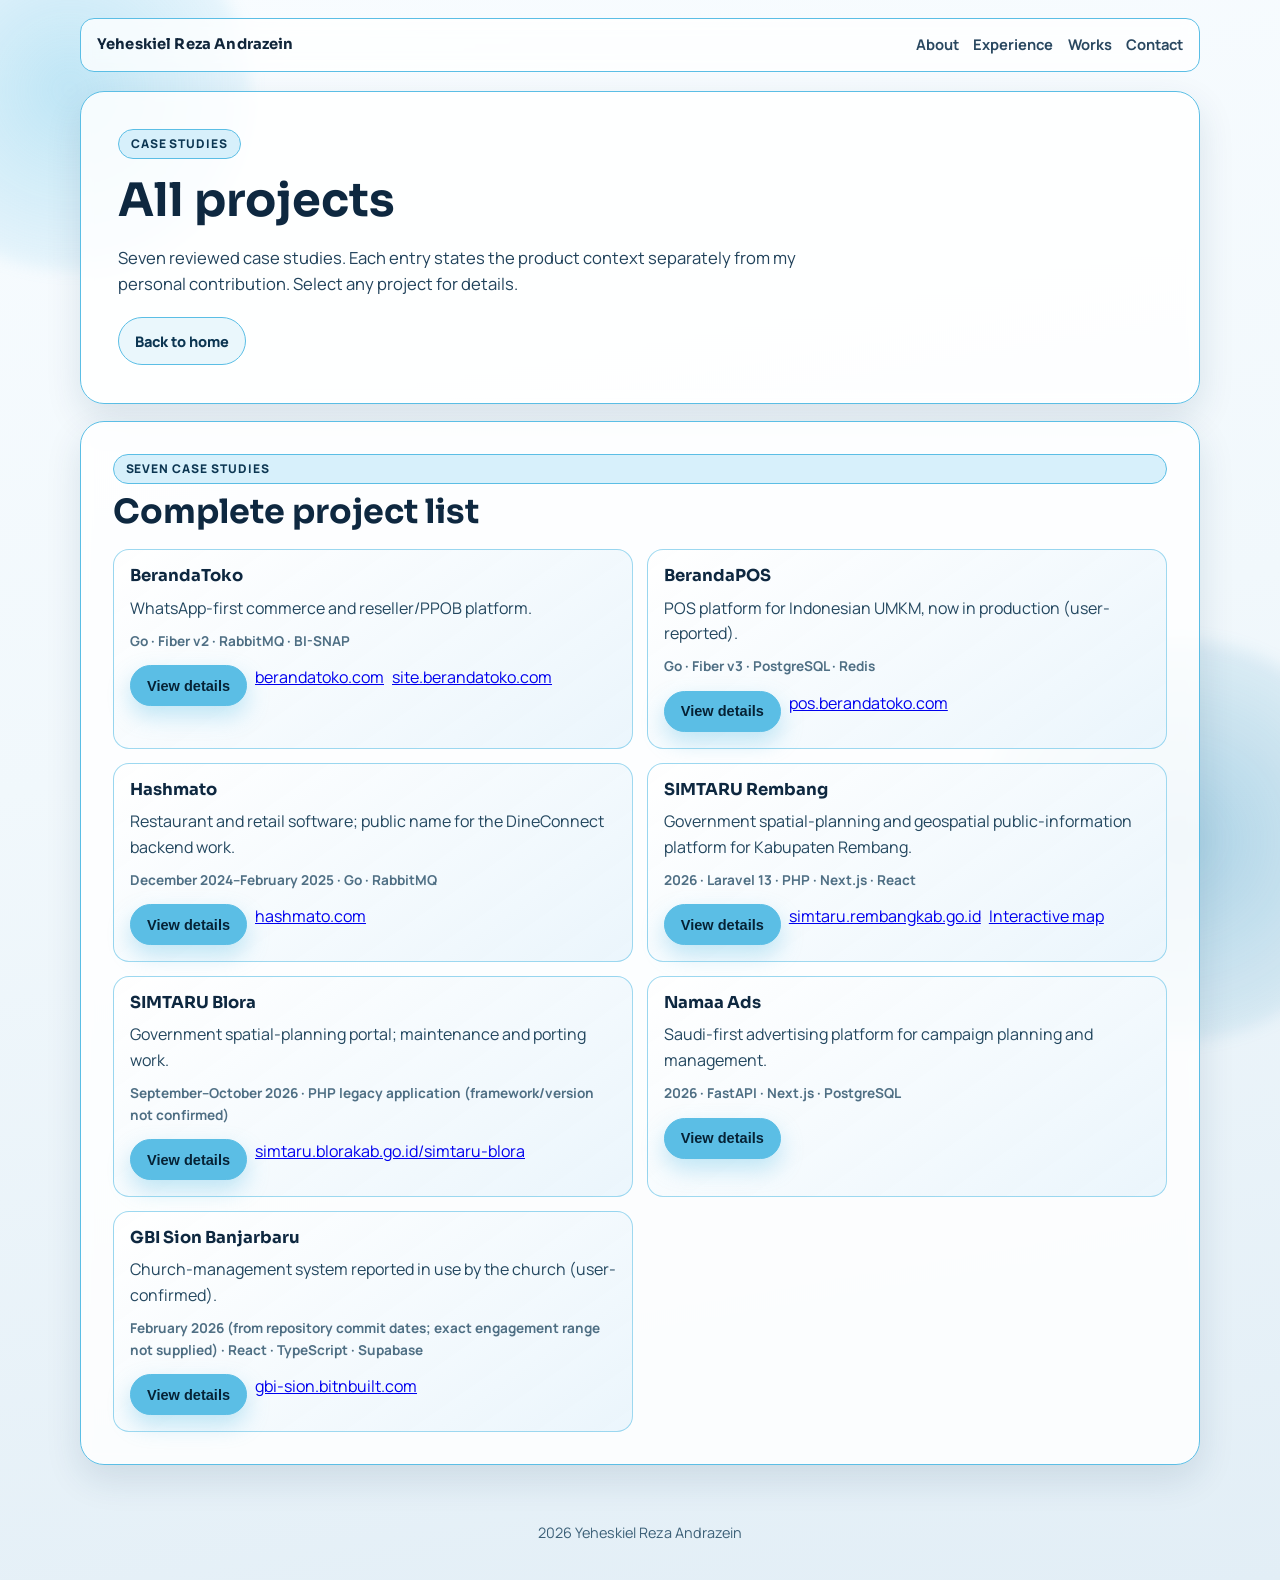
==== projects.html @ 57876b8d "Update portfolio: CV-aligned content, project case studies, shared modal Rewrite hero summary/experi" ====
<!doctype html>
<html lang="en">
  <head>
    <meta charset="UTF-8" />
    <meta name="viewport" content="width=device-width, initial-scale=1.0" />
    <title>All Projects | Yeheskiel Reza Andrazein</title>
    <meta
      name="description"
      content="Complete list of reviewed case studies by Yeheskiel Reza Andrazein: BerandaToko, BerandaPOS, Hashmato, SIMTARU Rembang, SIMTARU Blora, Namaa Ads, and GBI Sion Banjarbaru."
    />
    <link rel="preconnect" href="https://fonts.googleapis.com" />
    <link rel="preconnect" href="https://fonts.gstatic.com" crossorigin />
    <link
      href="https://fonts.googleapis.com/css2?family=Manrope:wght@400;500;700;800&amp;family=Sora:wght@500;700;800&amp;display=swap"
      rel="stylesheet"
    />
    <link rel="stylesheet" href="./styles.css" />
  </head>
  <body>
    <div class="bg-orb bg-orb-a" aria-hidden="true"></div>
    <div class="bg-orb bg-orb-b" aria-hidden="true"></div>

    <header class="site-header">
      <a href="./index.html#home" class="brand">Yeheskiel Reza Andrazein</a>
      <nav class="top-nav" aria-label="Main navigation">
        <a href="./index.html#about">About</a>
        <a href="./index.html#experience">Experience</a>
        <a href="./index.html#works">Works</a>
        <a href="./index.html#contact">Contact</a>
      </nav>
    </header>

    <main class="page-wrap">
      <section class="hero reveal" style="--delay: 0.05s">
        <p class="eyebrow">Case studies</p>
        <h1>All projects</h1>
        <p class="lead">
          Seven reviewed case studies. Each entry states the product context separately from my
          personal contribution. Select any project for details.
        </p>
        <div class="cta-row">
          <a class="btn btn-secondary" href="./index.html#works">Back to home</a>
        </div>
      </section>

      <section class="section reveal" style="--delay: 0.1s" aria-label="Complete project list">
        <div class="section-head">
          <p class="eyebrow">Seven case studies</p>
          <h2>Complete project list</h2>
        </div>
        <div class="project-grid" id="all-projects"></div>
        <noscript>
          <ul>
            <li><a href="https://berandatoko.com/">BerandaToko</a></li>
            <li><a href="https://pos.berandatoko.com/">BerandaPOS</a></li>
            <li><a href="https://hashmato.com/">Hashmato</a></li>
            <li><a href="https://simtaru.rembangkab.go.id/">SIMTARU Rembang</a></li>
            <li><a href="https://simtaru.blorakab.go.id/simtaru-blora">SIMTARU Blora</a></li>
            <li>Namaa Ads (public URL TBA)</li>
            <li><a href="https://gbi-sion.bitnbuilt.com/">GBI Sion Banjarbaru</a></li>
          </ul>
        </noscript>
      </section>
    </main>

    <footer class="site-footer">
      <p><span id="year"></span> Yeheskiel Reza Andrazein</p>
    </footer>

    <script src="./projects-data.js"></script>
    <script src="./project-modal.js"></script>
    <script src="./script.js"></script>
    <script>
      document.addEventListener("DOMContentLoaded", function () {
        var root = document.getElementById("all-projects");
        (window.PROJECTS || []).forEach(function (p) {
          var card = document.createElement("article");
          card.className = "project-card";
          var links = (p.urls || [])
            .map(function (u) {
              return '<a href="' + u.href + '" target="_blank" rel="noreferrer">' + u.label + "</a>";
            })
            .join(" ");
          card.innerHTML =
            "<h3>" + p.name + "</h3>" +
            '<p class="tagline">' + p.tagline + "</p>" +
            '<p class="meta">' + (p.period ? p.period + " · " : "") + p.stack.slice(0, 4).join(" · ") + "</p>" +
            '<div class="project-links"><button type="button" class="btn btn-primary" data-project-id="' + p.id +
            '" aria-label="View details for ' + p.name + '">View details</button> ' + links + "</div>";
          root.appendChild(card);
        });
        window.ProjectModal.bind(document);
      });
    </script>
  </body>
</html>
---- styles.css ----
:root {
  --bg: #f1f8fc;
  --bg-soft: #e5f2f9;
  --surface: rgba(255, 255, 255, 0.84);
  --surface-strong: #ffffff;
  --ink: #10253a;
  --ink-soft: #294760;
  --line: #5bbee5;
  --line-soft: rgba(91, 190, 229, 0.58);
  --accent: #5bbee5;
  --accent-dark: #2ea7d6;
  --accent-deep: #0c3652;
  --accent-soft: #d7f0fb;
  --radius-lg: 24px;
  --radius-md: 16px;
  --shadow: 0 14px 36px rgba(19, 60, 90, 0.12);
  --max: 1120px;
}

* {
  box-sizing: border-box;
}

html {
  scroll-behavior: smooth;
}

body {
  margin: 0;
  font-family: "Manrope", "Segoe UI", sans-serif;
  background:
    linear-gradient(170deg, #f8fcff 0%, var(--bg) 44%, #e2eef6 100%),
    radial-gradient(circle at 20% 8%, rgba(91, 190, 229, 0.24), transparent 35%),
    radial-gradient(circle at 86% 30%, rgba(32, 137, 186, 0.2), transparent 32%);
  color: var(--ink);
  min-height: 100vh;
  line-height: 1.6;
}

.bg-orb {
  position: fixed;
  z-index: -1;
  border-radius: 999px;
  pointer-events: none;
  filter: blur(8px);
}

.bg-orb-a {
  width: 360px;
  height: 360px;
  top: -90px;
  left: -110px;
  background: radial-gradient(circle, rgba(91, 190, 229, 0.36), rgba(91, 190, 229, 0));
}

.bg-orb-b {
  width: 400px;
  height: 400px;
  bottom: -140px;
  right: -100px;
  background: radial-gradient(circle, rgba(32, 137, 186, 0.32), rgba(32, 137, 186, 0));
}

.site-header {
  width: min(var(--max), calc(100% - 2.2rem));
  margin: 1.1rem auto 0;
  padding: 0.9rem 1rem;
  border: 1px solid var(--line);
  border-radius: 14px;
  background: rgba(255, 255, 255, 0.78);
  display: flex;
  align-items: center;
  justify-content: space-between;
  position: sticky;
  top: 0.8rem;
  backdrop-filter: blur(8px);
  z-index: 10;
}

/* Sticky scroll state — driven by syncHeaderStickyStyle() in script.js */
.site-header.is-stuck {
  width: 100%;
  margin: 0;
  top: 0;
  border-radius: 0;
  border-left: 0;
  border-right: 0;
  background: rgba(248, 252, 254, 0.72);
  backdrop-filter: blur(16px) saturate(150%);
  box-shadow: 0 10px 26px rgba(17, 77, 105, 0.16);
}

.brand {
  text-decoration: none;
  color: var(--ink);
  font-family: "Sora", sans-serif;
  font-weight: 700;
  font-size: 0.92rem;
  letter-spacing: 0.01em;
}

.top-nav {
  display: flex;
  gap: 0.9rem;
}

.top-nav a {
  color: var(--ink-soft);
  text-decoration: none;
  font-size: 0.92rem;
  font-weight: 700;
}

.top-nav a:hover {
  color: var(--accent-dark);
}

.page-wrap {
  width: min(var(--max), calc(100% - 2.2rem));
  margin: 1.2rem auto 3.5rem;
  display: grid;
  gap: 1.1rem;
}

.hero,
.section,
.impact {
  border: 1px solid var(--line);
  border-radius: var(--radius-lg);
  background: var(--surface);
  backdrop-filter: blur(6px);
  box-shadow: var(--shadow);
}

.hero {
  padding: clamp(1.4rem, 2.9vw, 2.8rem);
}

.eyebrow {
  margin: 0;
  display: inline-flex;
  align-items: center;
  gap: 0.45rem;
  padding: 0.26rem 0.72rem;
  border: 1px solid var(--line);
  border-radius: 999px;
  color: var(--accent-deep);
  font-weight: 800;
  font-size: 0.75rem;
  text-transform: uppercase;
  letter-spacing: 0.08em;
  background: var(--accent-soft);
}

h1,
h2,
h3 {
  font-family: "Sora", sans-serif;
  color: #0e2840;
  margin: 0;
  line-height: 1.2;
}

h1 {
  margin-top: 0.92rem;
  font-size: clamp(1.8rem, 3.6vw, 3.2rem);
  max-width: 19ch;
}

.lead {
  font-size: clamp(1.03rem, 1.3vw, 1.16rem);
  max-width: 72ch;
  margin: 1rem 0 0;
  color: #21425b;
}

.cta-row {
  margin-top: 1.2rem;
  display: flex;
  flex-wrap: wrap;
  gap: 0.72rem;
}

.btn {
  text-decoration: none;
  font-weight: 800;
  font-size: 0.91rem;
  border-radius: 999px;
  padding: 0.72rem 1rem;
  display: inline-flex;
  align-items: center;
  justify-content: center;
  border: 1px solid var(--line);
}

.btn-primary {
  background: var(--accent);
  color: #062235;
  border-color: var(--accent);
  box-shadow: 0 10px 22px rgba(91, 190, 229, 0.36);
}

.btn-primary:hover {
  background: var(--accent-dark);
  border-color: var(--accent-dark);
}

.btn-secondary {
  color: var(--accent-deep);
  border-color: var(--line);
  background: rgba(91, 190, 229, 0.12);
}

.btn-secondary:hover {
  border-color: var(--accent-dark);
  background: rgba(91, 190, 229, 0.2);
}

.meta-list {
  list-style: none;
  padding: 0;
  margin: 1.3rem 0 0;
  display: grid;
  grid-template-columns: repeat(3, minmax(0, 1fr));
  gap: 0.85rem;
}

.meta-list li {
  margin: 0;
  padding: 0.85rem 0.95rem;
  border: 1px solid var(--line-soft);
  border-radius: 13px;
  background: rgba(255, 255, 255, 0.66);
}

.meta-list span {
  display: block;
  font-size: 0.75rem;
  text-transform: uppercase;
  letter-spacing: 0.08em;
  color: #46647a;
  font-weight: 800;
}

.meta-list a,
.meta-list p {
  margin: 0.32rem 0 0;
  color: #15364d;
  word-break: break-word;
  text-decoration: none;
  font-weight: 700;
  font-size: 0.95rem;
}

.impact {
  padding: 1rem;
  display: grid;
  grid-template-columns: repeat(4, minmax(0, 1fr));
  gap: 0.8rem;
}

.impact-card {
  background: var(--surface-strong);
  border: 1px solid var(--line-soft);
  border-radius: var(--radius-md);
  padding: 1rem;
}

.impact-card h2 {
  margin-bottom: 0.35rem;
  color: var(--accent-dark);
  font-size: clamp(1.45rem, 2.5vw, 2rem);
}

.impact-card p {
  margin: 0;
  color: #29485f;
  font-size: 0.95rem;
}

.section {
  padding: clamp(1.2rem, 2.5vw, 2.3rem);
}

.section-head {
  display: flex;
  flex-direction: column;
  gap: 0.6rem;
  margin-bottom: 1rem;
}

.section-head h2 {
  font-size: clamp(1.45rem, 2.6vw, 2.25rem);
}

.timeline {
  display: grid;
  gap: 0.85rem;
}

.timeline-item {
  border: 1px solid var(--line-soft);
  border-radius: var(--radius-md);
  padding: 1rem;
  background: rgba(255, 255, 255, 0.82);
}

.timeline-top {
  display: flex;
  justify-content: space-between;
  align-items: flex-start;
  gap: 0.8rem;
}

.timeline-top h3 {
  font-size: 1.04rem;
}

.timeline-top p {
  margin: 0;
  color: #25587a;
  font-weight: 700;
  text-align: right;
}

.time {
  margin: 0.24rem 0 0.5rem;
  font-size: 0.86rem;
  color: #4f6f84;
  font-weight: 700;
}

.timeline-item ul {
  margin: 0;
  padding-left: 1rem;
  color: #1a3d55;
}

.chips-grid {
  display: flex;
  flex-wrap: wrap;
  gap: 0.55rem;
}

.chips-grid p {
  margin: 0;
  padding: 0.5rem 0.75rem;
  border-radius: 999px;
  background: #fff;
  border: 1px solid var(--line-soft);
  font-weight: 700;
  color: #234e6a;
  font-size: 0.9rem;
}

.works-grid {
  display: grid;
  grid-template-columns: repeat(2, minmax(0, 1fr));
  gap: 0.85rem;
}

.work-card {
  border: 1px solid var(--line-soft);
  border-radius: var(--radius-md);
  padding: 1rem;
  background: linear-gradient(145deg, #ffffff 0%, rgba(234, 245, 252, 0.95) 100%);
}

.work-head {
  display: flex;
  align-items: center;
  justify-content: space-between;
  gap: 0.75rem;
}

.work-head h3 {
  font-size: 1.03rem;
}

.work-head span {
  flex-shrink: 0;
  font-size: 0.72rem;
  font-weight: 800;
  text-transform: uppercase;
  letter-spacing: 0.07em;
  color: #204866;
  border: 1px solid var(--line);
  background: var(--accent-soft);
  padding: 0.22rem 0.5rem;
  border-radius: 999px;
}

.work-card p {
  margin: 0.52rem 0 0.85rem;
  color: #23475f;
}

.work-card a {
  color: var(--accent-dark);
  font-weight: 800;
  text-underline-offset: 0.2em;
}

.contact {
  background: linear-gradient(140deg, rgba(91, 190, 229, 0.2), rgba(32, 137, 186, 0.14)), #fff;
}

.contact h2 {
  margin-top: 0.85rem;
  max-width: 26ch;
}

.site-footer {
  width: min(var(--max), calc(100% - 2.2rem));
  margin: 0 auto 2.2rem;
  text-align: center;
  color: #3c6078;
  font-size: 0.9rem;
}

.reveal {
  opacity: 0;
  transform: translateY(14px);
  transition: opacity 0.7s ease, transform 0.7s ease;
  transition-delay: var(--delay, 0s);
}

.reveal.is-visible {
  opacity: 1;
  transform: translateY(0);
}

@media (max-width: 960px) {
  .impact {
    grid-template-columns: repeat(2, minmax(0, 1fr));
  }

  .works-grid {
    grid-template-columns: 1fr;
  }
}

@media (max-width: 780px) {
  .site-header {
    position: static;
    margin-top: 0.7rem;
    flex-direction: column;
    align-items: flex-start;
    gap: 0.65rem;
  }

  .site-header.is-stuck {
    width: min(var(--max), calc(100% - 2.2rem));
    margin: 0.7rem auto 0;
    border-left: 1px solid var(--line);
    border-right: 1px solid var(--line);
    border-radius: 14px;
    backdrop-filter: blur(8px);
  }

  .top-nav {
    flex-wrap: wrap;
  }

  .meta-list {
    grid-template-columns: 1fr;
  }

  .timeline-top {
    flex-direction: column;
  }

  .timeline-top p {
    text-align: left;
  }
}

@media (prefers-reduced-motion: reduce) {
  html {
    scroll-behavior: auto;
  }

  .reveal,
  .reveal.is-visible {
    opacity: 1;
    transform: none;
    transition: none;
  }
}

/* Projects + modal (appended 2026-10-09; existing rules above untouched) */
.project-grid { display: grid; grid-template-columns: repeat(2, minmax(0, 1fr)); gap: 0.85rem; }
.project-card { border: 1px solid var(--line-soft); border-radius: var(--radius-md); padding: 1rem; background: linear-gradient(145deg, #ffffff 0%, rgba(234, 245, 252, 0.95) 100%); display: flex; flex-direction: column; gap: 0.6rem; }
.project-card img { width: 100%; height: auto; border-radius: 10px; border: 1px solid var(--line-soft); }
.project-card h3 { font-size: 1.03rem; }
.project-card .tagline { margin: 0; color: #23475f; }
.project-card .meta { margin: 0; font-size: 0.85rem; color: #4f6f84; font-weight: 700; }
.project-links { display: flex; flex-wrap: wrap; gap: 0.5rem; margin-top: 0.2rem; }
.all-projects-row { margin-top: 1rem; }
dialog#project-modal { border: 1px solid var(--line); border-radius: var(--radius-lg); padding: 0; width: min(720px, calc(100% - 2.2rem)); max-height: min(86vh, 900px); background: #fff; color: var(--ink); }
dialog#project-modal::backdrop { background: rgba(12, 54, 82, 0.55); }
.modal-inner { padding: clamp(1.2rem, 2.5vw, 1.8rem); overflow-y: auto; max-height: min(86vh, 900px); }
.modal-head { display: flex; align-items: flex-start; justify-content: space-between; gap: 0.8rem; }
.modal-head h2 { font-size: clamp(1.3rem, 2.4vw, 1.8rem); }
.modal-close { flex-shrink: 0; border: 1px solid var(--line); background: var(--accent-soft); color: var(--accent-deep); font-weight: 800; border-radius: 999px; padding: 0.5rem 0.9rem; cursor: pointer; font-size: 0.9rem; }
.modal-close:hover { border-color: var(--accent-dark); }
.modal-inner img { width: 100%; height: auto; border-radius: 12px; border: 1px solid var(--line-soft); margin-top: 0.9rem; }
.modal-inner h3 { margin-top: 1.1rem; font-size: 1rem; }
.modal-inner ul { margin: 0.4rem 0 0; padding-left: 1.1rem; color: #1a3d55; }
.modal-inner .stack-row { display: flex; flex-wrap: wrap; gap: 0.45rem; margin-top: 0.5rem; }
.modal-inner .stack-row span { padding: 0.35rem 0.65rem; border-radius: 999px; background: #fff; border: 1px solid var(--line-soft); font-weight: 700; color: #234e6a; font-size: 0.82rem; }
.modal-note { font-size: 0.87rem; color: #4f6f84; }
:focus-visible { outline: 3px solid var(--accent-dark); outline-offset: 2px; }
@media (max-width: 960px) { .project-grid { grid-template-columns: 1fr; } }
@media (prefers-reduced-motion: reduce) { dialog#project-modal, .modal-inner { animation: none; transition: none; } }
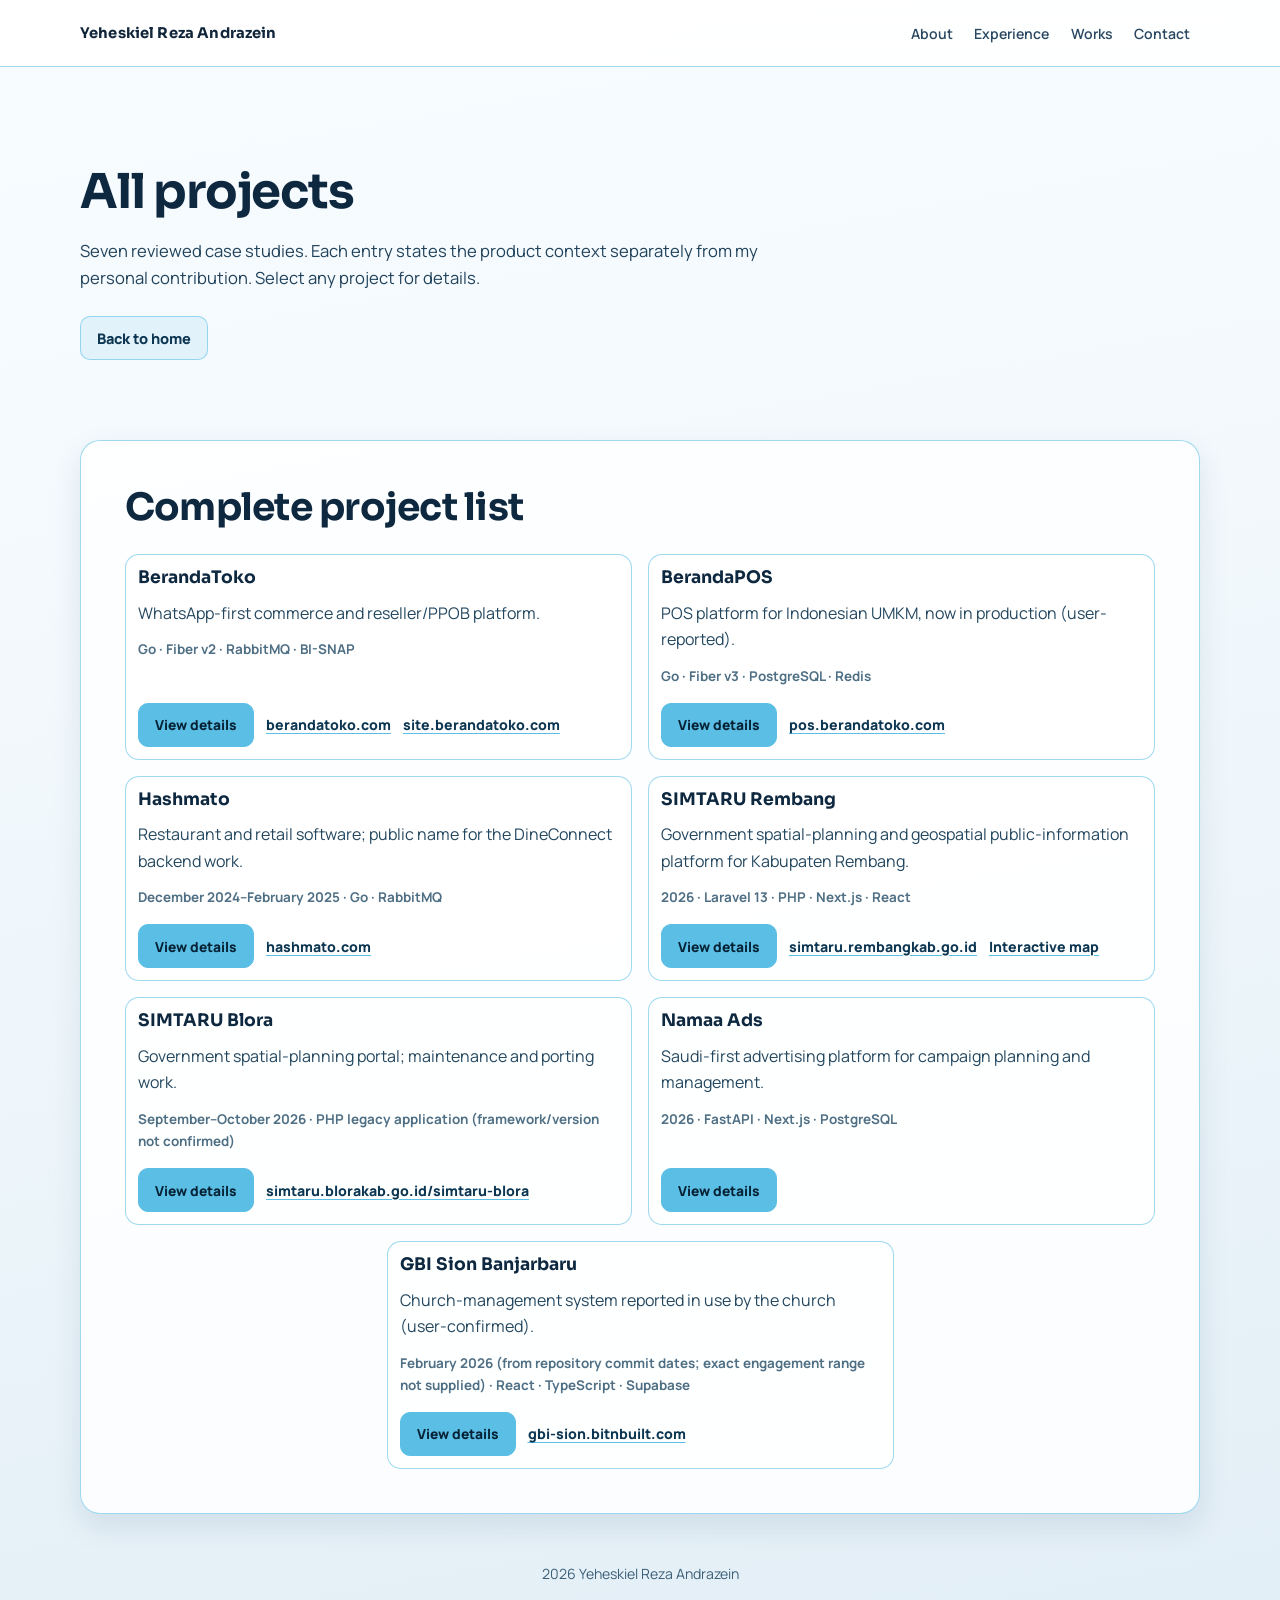
==== commit bf98b6ad: "update" ====
--- a/projects.html
+++ b/projects.html
@@ -8,6 +8,7 @@
       name="description"
       content="Complete list of reviewed case studies by Yeheskiel Reza Andrazein: BerandaToko, BerandaPOS, Hashmato, SIMTARU Rembang, SIMTARU Blora, Namaa Ads, and GBI Sion Banjarbaru."
     />
+    <link rel="icon" type="image/svg+xml" href="./favicon.svg" />
     <link rel="preconnect" href="https://fonts.googleapis.com" />
     <link rel="preconnect" href="https://fonts.gstatic.com" crossorigin />
     <link
@@ -17,9 +18,6 @@
     <link rel="stylesheet" href="./styles.css" />
   </head>
   <body>
-    <div class="bg-orb bg-orb-a" aria-hidden="true"></div>
-    <div class="bg-orb bg-orb-b" aria-hidden="true"></div>
-
     <header class="site-header">
       <a href="./index.html#home" class="brand">Yeheskiel Reza Andrazein</a>
       <nav class="top-nav" aria-label="Main navigation">
@@ -31,8 +29,7 @@
     </header>
 
     <main class="page-wrap">
-      <section class="hero reveal" style="--delay: 0.05s">
-        <p class="eyebrow">Case studies</p>
+      <section class="hero">
         <h1>All projects</h1>
         <p class="lead">
           Seven reviewed case studies. Each entry states the product context separately from my
@@ -43,9 +40,8 @@
         </div>
       </section>
 
-      <section class="section reveal" style="--delay: 0.1s" aria-label="Complete project list">
+      <section class="section" aria-label="Complete project list">
         <div class="section-head">
-          <p class="eyebrow">Seven case studies</p>
           <h2>Complete project list</h2>
         </div>
         <div class="project-grid" id="all-projects"></div>
--- a/styles.css
+++ b/styles.css
@@ -11,10 +11,19 @@
   --accent-dark: #2ea7d6;
   --accent-deep: #0c3652;
   --accent-soft: #d7f0fb;
-  --radius-lg: 24px;
-  --radius-md: 16px;
-  --shadow: 0 14px 36px rgba(19, 60, 90, 0.12);
+  --radius-lg: 20px;
+  --radius-md: 14px;
+  --radius-sm: 10px;
+  --shadow: 0 12px 30px rgba(19, 60, 90, 0.1);
   --max: 1120px;
+  --space-1: 0.25rem;
+  --space-2: 0.5rem;
+  --space-3: 0.75rem;
+  --space-4: 1rem;
+  --space-6: 1.5rem;
+  --space-8: 2rem;
+  --space-10: 2.5rem;
+  --space-12: 3rem;
 }
 
 * {
@@ -23,191 +32,188 @@
 
 html {
   scroll-behavior: smooth;
+  scrollbar-color: var(--accent-dark) var(--bg-soft);
 }
 
 body {
+  min-height: 100dvh;
   margin: 0;
+  color: var(--ink);
   font-family: "Manrope", "Segoe UI", sans-serif;
-  background:
-    linear-gradient(170deg, #f8fcff 0%, var(--bg) 44%, #e2eef6 100%),
-    radial-gradient(circle at 20% 8%, rgba(91, 190, 229, 0.24), transparent 35%),
-    radial-gradient(circle at 86% 30%, rgba(32, 137, 186, 0.2), transparent 32%);
+  line-height: 1.65;
+  background: linear-gradient(170deg, #f8fcff 0%, var(--bg) 44%, #e2eef6 100%);
+}
+
+::selection {
+  color: var(--accent-deep);
+  background: var(--accent);
+}
+
+.page-wrap,
+.site-footer {
+  width: min(var(--max), calc(100% - 2.5rem));
+  margin-inline: auto;
+}
+
+.site-header {
+  position: sticky;
+  z-index: 10;
+  top: 0;
+  display: flex;
+  width: 100%;
+  align-items: center;
+  justify-content: space-between;
+  gap: var(--space-6);
+  margin: 0;
+  padding: 0.7rem max(calc((100% - var(--max)) / 2), 1.25rem);
+  border-bottom: 1px solid var(--line-soft);
+  background: rgba(255, 255, 255, 0.9);
+  backdrop-filter: blur(12px);
+}
+
+.brand {
+  flex-shrink: 0;
   color: var(--ink);
-  min-height: 100vh;
-  line-height: 1.6;
-}
-
-.bg-orb {
-  position: fixed;
-  z-index: -1;
-  border-radius: 999px;
-  pointer-events: none;
-  filter: blur(8px);
-}
-
-.bg-orb-a {
-  width: 360px;
-  height: 360px;
-  top: -90px;
-  left: -110px;
-  background: radial-gradient(circle, rgba(91, 190, 229, 0.36), rgba(91, 190, 229, 0));
-}
-
-.bg-orb-b {
-  width: 400px;
-  height: 400px;
-  bottom: -140px;
-  right: -100px;
-  background: radial-gradient(circle, rgba(32, 137, 186, 0.32), rgba(32, 137, 186, 0));
-}
-
-.site-header {
-  width: min(var(--max), calc(100% - 2.2rem));
-  margin: 1.1rem auto 0;
-  padding: 0.9rem 1rem;
-  border: 1px solid var(--line);
-  border-radius: 14px;
-  background: rgba(255, 255, 255, 0.78);
+  font-family: "Sora", sans-serif;
+  font-size: 0.92rem;
+  font-weight: 700;
+  letter-spacing: 0.01em;
+  text-decoration: none;
+}
+
+.top-nav {
   display: flex;
   align-items: center;
-  justify-content: space-between;
-  position: sticky;
-  top: 0.8rem;
-  backdrop-filter: blur(8px);
-  z-index: 10;
-}
-
-/* Sticky scroll state — driven by syncHeaderStickyStyle() in script.js */
-.site-header.is-stuck {
-  width: 100%;
-  margin: 0;
-  top: 0;
-  border-radius: 0;
-  border-left: 0;
-  border-right: 0;
-  background: rgba(248, 252, 254, 0.72);
-  backdrop-filter: blur(16px) saturate(150%);
-  box-shadow: 0 10px 26px rgba(17, 77, 105, 0.16);
-}
-
-.brand {
+  justify-content: flex-end;
+  gap: 0.15rem;
+}
+
+.top-nav a {
+  position: relative;
+  display: inline-flex;
+  min-height: 44px;
+  align-items: center;
+  padding: 0.45rem 0.6rem;
+  color: var(--ink-soft);
+  font-size: 0.88rem;
+  font-weight: 600;
   text-decoration: none;
-  color: var(--ink);
-  font-family: "Sora", sans-serif;
-  font-weight: 700;
-  font-size: 0.92rem;
-  letter-spacing: 0.01em;
-}
-
-.top-nav {
-  display: flex;
-  gap: 0.9rem;
-}
-
-.top-nav a {
-  color: var(--ink-soft);
-  text-decoration: none;
-  font-size: 0.92rem;
-  font-weight: 700;
-}
-
-.top-nav a:hover {
-  color: var(--accent-dark);
+  transition: color 160ms ease;
+}
+
+.top-nav a::after {
+  position: absolute;
+  right: 0.6rem;
+  bottom: 0.4rem;
+  left: 0.6rem;
+  height: 1px;
+  background: var(--accent-dark);
+  content: "";
+  transform: scaleX(0);
+  transform-origin: left;
+  transition: transform 160ms ease;
+}
+
+.top-nav a:hover,
+.top-nav a:focus-visible {
+  color: var(--accent-deep);
+}
+
+.top-nav a:hover::after,
+.top-nav a:focus-visible::after {
+  transform: scaleX(1);
 }
 
 .page-wrap {
-  width: min(var(--max), calc(100% - 2.2rem));
-  margin: 1.2rem auto 3.5rem;
   display: grid;
-  gap: 1.1rem;
+  gap: var(--space-6);
+  margin-top: var(--space-6);
+  margin-bottom: 4.5rem;
 }
 
 .hero,
-.section,
-.impact {
-  border: 1px solid var(--line);
+.section {
+  min-width: 0;
+  border: 1px solid var(--line-soft);
   border-radius: var(--radius-lg);
   background: var(--surface);
-  backdrop-filter: blur(6px);
   box-shadow: var(--shadow);
 }
 
 .hero {
-  padding: clamp(1.4rem, 2.9vw, 2.8rem);
-}
-
-.eyebrow {
-  margin: 0;
-  display: inline-flex;
-  align-items: center;
-  gap: 0.45rem;
-  padding: 0.26rem 0.72rem;
-  border: 1px solid var(--line);
-  border-radius: 999px;
-  color: var(--accent-deep);
-  font-weight: 800;
-  font-size: 0.75rem;
-  text-transform: uppercase;
-  letter-spacing: 0.08em;
-  background: var(--accent-soft);
+  padding: clamp(2.75rem, 6vw, 4.5rem) 0 clamp(2.5rem, 5vw, 3.5rem);
+  border: 0;
+  border-radius: 0;
+  background: transparent;
+  box-shadow: none;
 }
 
 h1,
 h2,
 h3 {
+  margin: 0;
+  color: #0e2840;
   font-family: "Sora", sans-serif;
-  color: #0e2840;
-  margin: 0;
   line-height: 1.2;
+  text-wrap: balance;
 }
 
 h1 {
-  margin-top: 0.92rem;
-  font-size: clamp(1.8rem, 3.6vw, 3.2rem);
-  max-width: 19ch;
+  max-width: 42ch;
+  font-size: clamp(2rem, 3.8vw, 3rem);
+  letter-spacing: -0.025em;
 }
 
 .lead {
+  max-width: 70ch;
+  margin: var(--space-4) 0 0;
+  color: #21425b;
   font-size: clamp(1.03rem, 1.3vw, 1.16rem);
-  max-width: 72ch;
-  margin: 1rem 0 0;
-  color: #21425b;
 }
 
 .cta-row {
-  margin-top: 1.2rem;
   display: flex;
   flex-wrap: wrap;
-  gap: 0.72rem;
+  gap: var(--space-3);
+  margin-top: var(--space-6);
 }
 
 .btn {
-  text-decoration: none;
-  font-weight: 800;
-  font-size: 0.91rem;
-  border-radius: 999px;
-  padding: 0.72rem 1rem;
   display: inline-flex;
+  min-height: 44px;
   align-items: center;
   justify-content: center;
+  padding: 0.68rem 1rem;
   border: 1px solid var(--line);
+  border-radius: var(--radius-sm);
+  font: inherit;
+  font-size: 0.91rem;
+  font-weight: 800;
+  line-height: 1.25;
+  text-align: center;
+  text-decoration: none;
+  cursor: pointer;
+  transition: color 160ms ease, background-color 160ms ease, border-color 160ms ease, transform 160ms ease;
+}
+
+.btn:hover {
+  transform: translateY(-1px);
 }
 
 .btn-primary {
+  border-color: var(--accent);
+  color: #062235;
   background: var(--accent);
-  color: #062235;
-  border-color: var(--accent);
-  box-shadow: 0 10px 22px rgba(91, 190, 229, 0.36);
 }
 
 .btn-primary:hover {
+  border-color: var(--accent-dark);
   background: var(--accent-dark);
-  border-color: var(--accent-dark);
 }
 
 .btn-secondary {
+  border-color: var(--line-soft);
   color: var(--accent-deep);
-  border-color: var(--line);
   background: rgba(91, 190, 229, 0.12);
 }
 
@@ -217,261 +223,545 @@
 }
 
 .meta-list {
-  list-style: none;
-  padding: 0;
-  margin: 1.3rem 0 0;
   display: grid;
   grid-template-columns: repeat(3, minmax(0, 1fr));
-  gap: 0.85rem;
+  gap: var(--space-6);
+  margin: var(--space-8) 0 0;
+  padding: 0;
+  list-style: none;
 }
 
 .meta-list li {
+  min-width: 0;
   margin: 0;
-  padding: 0.85rem 0.95rem;
-  border: 1px solid var(--line-soft);
-  border-radius: 13px;
-  background: rgba(255, 255, 255, 0.66);
+  padding-top: var(--space-3);
+  border-top: 1px solid var(--line-soft);
 }
 
 .meta-list span {
   display: block;
-  font-size: 0.75rem;
+  color: #46647a;
+  font-size: 0.72rem;
+  font-weight: 800;
+  letter-spacing: 0.08em;
   text-transform: uppercase;
-  letter-spacing: 0.08em;
-  color: #46647a;
-  font-weight: 800;
 }
 
 .meta-list a,
 .meta-list p {
-  margin: 0.32rem 0 0;
+  margin: 0.3rem 0 0;
   color: #15364d;
-  word-break: break-word;
+  font-size: 0.9rem;
+  font-weight: 700;
+  overflow-wrap: anywhere;
   text-decoration: none;
+}
+
+.meta-list a {
+  display: inline-flex;
+  min-height: 44px;
+  align-items: center;
+}
+
+.meta-list a:hover {
+  color: var(--accent-dark);
+  text-decoration: underline;
+  text-underline-offset: 0.2em;
+}
+
+.section {
+  padding: clamp(1.5rem, 4vw, 2.75rem);
+  scroll-margin-top: 6rem;
+}
+
+.section-head {
+  margin-bottom: var(--space-6);
+}
+
+.section-head h2 {
+  max-width: 42ch;
+  font-size: clamp(1.65rem, 3vw, 2.35rem);
+  letter-spacing: -0.02em;
+}
+
+.timeline {
+  display: grid;
+}
+
+.timeline-item {
+  display: grid;
+  grid-template-columns: minmax(9rem, 0.28fr) minmax(0, 1fr);
+  grid-template-areas:
+    "time heading"
+    ". details";
+  column-gap: var(--space-8);
+  row-gap: var(--space-2);
+  min-width: 0;
+  padding: var(--space-6) 0;
+  border-top: 1px solid var(--line-soft);
+}
+
+.timeline .timeline-item:first-child {
+  padding-top: 0;
+  border-top: 0;
+}
+
+.timeline-top {
+  grid-area: heading;
+  min-width: 0;
+}
+
+.timeline-top h3 {
+  font-size: 1.12rem;
+}
+
+.timeline-top p {
+  margin: 0.3rem 0 0;
+  color: #25587a;
   font-weight: 700;
-  font-size: 0.95rem;
-}
-
-.impact {
-  padding: 1rem;
+}
+
+.time {
+  grid-area: time;
+  margin: 0.2rem 0 0;
+  color: #4f6f84;
+  font-size: 0.86rem;
+  font-variant-numeric: tabular-nums;
+  font-weight: 700;
+}
+
+.timeline-item > ul {
+  grid-area: details;
+  margin: 0;
+  padding-left: 1.1rem;
+  color: #1a3d55;
+}
+
+.timeline-item li + li {
+  margin-top: 0.48rem;
+}
+
+.timeline-item li::marker {
+  color: var(--accent-dark);
+}
+
+.chips-grid {
   display: grid;
-  grid-template-columns: repeat(4, minmax(0, 1fr));
-  gap: 0.8rem;
-}
-
-.impact-card {
-  background: var(--surface-strong);
+  grid-template-columns: repeat(2, minmax(0, 1fr));
+  gap: var(--space-3);
+}
+
+.chips-grid p {
+  min-width: 0;
+  margin: 0;
+  padding: var(--space-4);
   border: 1px solid var(--line-soft);
   border-radius: var(--radius-md);
-  padding: 1rem;
-}
-
-.impact-card h2 {
-  margin-bottom: 0.35rem;
-  color: var(--accent-dark);
-  font-size: clamp(1.45rem, 2.5vw, 2rem);
-}
-
-.impact-card p {
-  margin: 0;
-  color: #29485f;
-  font-size: 0.95rem;
-}
-
-.section {
-  padding: clamp(1.2rem, 2.5vw, 2.3rem);
-}
-
-.section-head {
+  color: #234e6a;
+  background: rgba(255, 255, 255, 0.66);
+  font-size: 0.92rem;
+}
+
+.chips-grid strong {
+  display: block;
+  margin-bottom: 0.28rem;
+  color: var(--accent-deep);
+}
+
+.chips-grid p:last-child {
+  grid-column: 1 / -1;
+}
+
+.project-grid {
+  display: grid;
+  grid-template-columns: repeat(2, minmax(0, 1fr));
+  gap: var(--space-4);
+}
+
+#featured-projects {
+  grid-template-columns: repeat(3, minmax(0, 1fr));
+}
+
+#all-projects .project-card:last-child:nth-child(odd) {
+  grid-column: 1 / -1;
+  justify-self: center;
+  width: calc(50% - var(--space-2));
+}
+
+.project-card {
   display: flex;
+  min-width: 0;
   flex-direction: column;
-  gap: 0.6rem;
-  margin-bottom: 1rem;
-}
-
-.section-head h2 {
-  font-size: clamp(1.45rem, 2.6vw, 2.25rem);
-}
-
-.timeline {
-  display: grid;
-  gap: 0.85rem;
-}
-
-.timeline-item {
+  gap: var(--space-3);
+  padding: var(--space-3);
   border: 1px solid var(--line-soft);
   border-radius: var(--radius-md);
-  padding: 1rem;
-  background: rgba(255, 255, 255, 0.82);
-}
-
-.timeline-top {
-  display: flex;
-  justify-content: space-between;
-  align-items: flex-start;
-  gap: 0.8rem;
-}
-
-.timeline-top h3 {
-  font-size: 1.04rem;
-}
-
-.timeline-top p {
+  background: rgba(255, 255, 255, 0.72);
+}
+
+.project-card img {
+  display: block;
+  width: 100%;
+  height: auto;
+  aspect-ratio: 2 / 1;
+  border: 1px solid var(--line-soft);
+  border-radius: var(--radius-sm);
+  object-fit: cover;
+}
+
+.project-card h3 {
+  font-size: 1.08rem;
+}
+
+.project-card .tagline,
+.project-card .meta {
   margin: 0;
-  color: #25587a;
+}
+
+.project-card .tagline {
+  color: #23475f;
+}
+
+.project-card .meta {
+  color: #4f6f84;
+  font-size: 0.84rem;
   font-weight: 700;
-  text-align: right;
-}
-
-.time {
-  margin: 0.24rem 0 0.5rem;
-  font-size: 0.86rem;
-  color: #4f6f84;
-  font-weight: 700;
-}
-
-.timeline-item ul {
-  margin: 0;
-  padding-left: 1rem;
-  color: #1a3d55;
-}
-
-.chips-grid {
+}
+
+.project-links {
   display: flex;
   flex-wrap: wrap;
-  gap: 0.55rem;
-}
-
-.chips-grid p {
-  margin: 0;
-  padding: 0.5rem 0.75rem;
-  border-radius: 999px;
-  background: #fff;
-  border: 1px solid var(--line-soft);
-  font-weight: 700;
-  color: #234e6a;
-  font-size: 0.9rem;
+  align-items: center;
+  gap: var(--space-2) var(--space-3);
+  margin-top: auto;
+  padding-top: var(--space-1);
+}
+
+.project-links .btn {
+  font-size: 0.86rem;
+}
+
+.project-links > a {
+  display: inline-flex;
+  min-height: 44px;
+  align-items: center;
+  color: var(--accent-deep);
+  font-size: 0.88rem;
+  font-weight: 800;
+  overflow-wrap: anywhere;
+  text-decoration: underline;
+  text-decoration-color: var(--line);
+  text-underline-offset: 0.2em;
+}
+
+.project-links > a:hover,
+.work-card a:hover {
+  color: var(--accent-dark);
+}
+
+.all-projects-row {
+  margin-top: var(--space-6);
+}
+
+.section-subtitle {
+  margin-top: var(--space-10);
+  margin-bottom: var(--space-3);
+  font-size: 1.25rem;
 }
 
 .works-grid {
   display: grid;
   grid-template-columns: repeat(2, minmax(0, 1fr));
-  gap: 0.85rem;
+  column-gap: var(--space-8);
 }
 
 .work-card {
+  min-width: 0;
+  padding: var(--space-4) 0;
+  border-top: 1px solid var(--line-soft);
+}
+
+.work-head {
+  display: flex;
+  align-items: baseline;
+  justify-content: space-between;
+  gap: var(--space-3);
+}
+
+.work-head h3 {
+  font-size: 1.03rem;
+  overflow-wrap: anywhere;
+}
+
+.work-head span {
+  flex-shrink: 0;
+  color: #204866;
+  font-size: 0.75rem;
+  font-weight: 800;
+  letter-spacing: 0.07em;
+  text-transform: uppercase;
+}
+
+.work-card p {
+  margin: var(--space-2) 0 var(--space-3);
+  color: #23475f;
+}
+
+.work-card a {
+  display: inline-flex;
+  min-height: 44px;
+  align-items: center;
+  color: var(--accent-deep);
+  font-size: 0.9rem;
+  font-weight: 800;
+  text-underline-offset: 0.2em;
+}
+
+.contact {
+  background: linear-gradient(140deg, rgba(91, 190, 229, 0.2), rgba(32, 137, 186, 0.14)), #fff;
+}
+
+.contact h2 {
+  max-width: 30ch;
+  font-size: clamp(1.55rem, 3vw, 2.2rem);
+  letter-spacing: -0.02em;
+}
+
+.site-footer {
+  margin-top: -1.5rem;
+  margin-bottom: 2.25rem;
+  color: #3c6078;
+  font-size: 0.88rem;
+  text-align: center;
+}
+
+.site-footer p {
+  margin: 0;
+}
+
+dialog#project-modal {
+  width: min(720px, calc(100% - 2rem));
+  padding: 0;
+  border: 1px solid var(--line-soft);
+  border-radius: var(--radius-lg);
+  color: var(--ink);
+  background: var(--surface-strong);
+  box-shadow: var(--shadow);
+  overflow: hidden;
+}
+
+dialog#project-modal::backdrop {
+  background: rgba(12, 54, 82, 0.55);
+}
+
+.modal-inner {
+  max-height: min(86vh, 900px);
+  overflow-y: auto;
+  padding: clamp(1.25rem, 4vw, 2rem);
+}
+
+.modal-head {
+  display: flex;
+  align-items: flex-start;
+  justify-content: space-between;
+  gap: var(--space-4);
+}
+
+.modal-head h2 {
+  font-size: clamp(1.35rem, 3vw, 1.9rem);
+}
+
+.modal-close {
+  flex-shrink: 0;
+  min-height: 44px;
+  padding: 0.55rem 0.9rem;
+  border: 1px solid var(--line-soft);
+  border-radius: var(--radius-sm);
+  color: var(--accent-deep);
+  background: var(--accent-soft);
+  font: inherit;
+  font-size: 0.9rem;
+  font-weight: 800;
+  cursor: pointer;
+}
+
+.modal-inner img {
+  display: block;
+  width: 100%;
+  height: auto;
+  aspect-ratio: 2 / 1;
+  margin-top: var(--space-4);
   border: 1px solid var(--line-soft);
   border-radius: var(--radius-md);
-  padding: 1rem;
-  background: linear-gradient(145deg, #ffffff 0%, rgba(234, 245, 252, 0.95) 100%);
-}
-
-.work-head {
+  object-fit: cover;
+}
+
+.modal-inner h3 {
+  margin-top: var(--space-6);
+  font-size: 1rem;
+}
+
+.modal-inner p {
+  margin: var(--space-3) 0 0;
+}
+
+.modal-inner ul {
+  margin: var(--space-2) 0 0;
+  padding-left: 1.15rem;
+  color: #1a3d55;
+}
+
+.modal-inner li + li {
+  margin-top: var(--space-2);
+}
+
+.modal-inner .stack-row {
   display: flex;
-  align-items: center;
-  justify-content: space-between;
-  gap: 0.75rem;
-}
-
-.work-head h3 {
-  font-size: 1.03rem;
-}
-
-.work-head span {
-  flex-shrink: 0;
-  font-size: 0.72rem;
-  font-weight: 800;
-  text-transform: uppercase;
-  letter-spacing: 0.07em;
-  color: #204866;
-  border: 1px solid var(--line);
-  background: var(--accent-soft);
-  padding: 0.22rem 0.5rem;
-  border-radius: 999px;
-}
-
-.work-card p {
-  margin: 0.52rem 0 0.85rem;
-  color: #23475f;
-}
-
-.work-card a {
-  color: var(--accent-dark);
-  font-weight: 800;
-  text-underline-offset: 0.2em;
-}
-
-.contact {
-  background: linear-gradient(140deg, rgba(91, 190, 229, 0.2), rgba(32, 137, 186, 0.14)), #fff;
-}
-
-.contact h2 {
-  margin-top: 0.85rem;
-  max-width: 26ch;
-}
-
-.site-footer {
-  width: min(var(--max), calc(100% - 2.2rem));
-  margin: 0 auto 2.2rem;
-  text-align: center;
-  color: #3c6078;
-  font-size: 0.9rem;
-}
-
-.reveal {
-  opacity: 0;
-  transform: translateY(14px);
-  transition: opacity 0.7s ease, transform 0.7s ease;
-  transition-delay: var(--delay, 0s);
-}
-
-.reveal.is-visible {
-  opacity: 1;
-  transform: translateY(0);
+  flex-wrap: wrap;
+  gap: var(--space-2);
+  margin-top: var(--space-3);
+}
+
+.modal-inner .stack-row span {
+  padding: 0.32rem 0.6rem;
+  border: 1px solid var(--line-soft);
+  border-radius: var(--radius-sm);
+  color: #234e6a;
+  background: var(--surface-strong);
+  font-size: 0.82rem;
+  font-weight: 700;
+}
+
+.modal-note {
+  color: #4f6f84;
+  font-size: 0.87rem;
+}
+
+:focus-visible {
+  outline: 3px solid var(--accent-dark);
+  outline-offset: 3px;
 }
 
 @media (max-width: 960px) {
-  .impact {
+  #featured-projects {
     grid-template-columns: repeat(2, minmax(0, 1fr));
   }
-
+}
+
+@media (min-width: 621px) and (max-width: 960px) {
+  #featured-projects .project-card:last-child {
+    grid-column: 1 / -1;
+    justify-self: center;
+    width: calc(50% - var(--space-2));
+  }
+}
+
+@media (max-width: 760px) {
+  .site-header {
+    position: static;
+    align-items: flex-start;
+    flex-direction: column;
+    gap: 0.35rem;
+    padding-block: 0.75rem;
+  }
+
+  .top-nav {
+    justify-content: flex-start;
+    flex-wrap: wrap;
+    gap: 0.15rem;
+  }
+
+  .top-nav a {
+    padding: 0.35rem 0.55rem;
+    font-size: 0.82rem;
+  }
+
+  .timeline-item {
+    grid-template-columns: minmax(0, 1fr);
+    grid-template-areas:
+      "heading"
+      "time"
+      "details";
+    row-gap: var(--space-2);
+  }
+
+  .timeline .timeline-item:first-child {
+    padding-top: var(--space-4);
+    border-top: 1px solid var(--line-soft);
+  }
+}
+
+@media (max-width: 620px) {
+  .page-wrap,
+  .site-footer {
+    width: min(var(--max), calc(100% - 1.5rem));
+  }
+
+  .site-header {
+    padding-inline: 0.75rem;
+  }
+
+  .top-nav {
+    display: grid;
+    grid-template-columns: repeat(3, max-content);
+    gap: 0 var(--space-1);
+  }
+
+  .page-wrap {
+    gap: var(--space-4);
+    margin-top: var(--space-4);
+    margin-bottom: var(--space-12);
+  }
+
+  .hero {
+    padding-block: 2rem 1.75rem;
+  }
+
+  h1 {
+    font-size: clamp(1.9rem, 8vw, 2.35rem);
+  }
+
+  .section {
+    padding: 1.45rem 1.15rem;
+  }
+
+  .section-head {
+    margin-bottom: var(--space-4);
+  }
+
+  .meta-list {
+    grid-template-columns: 1fr;
+    gap: var(--space-3);
+    margin-top: var(--space-6);
+  }
+
+  .meta-list li {
+    padding-top: var(--space-2);
+  }
+
+  .chips-grid,
+  .project-grid,
+  #featured-projects,
   .works-grid {
     grid-template-columns: 1fr;
   }
-}
-
-@media (max-width: 780px) {
-  .site-header {
-    position: static;
-    margin-top: 0.7rem;
-    flex-direction: column;
-    align-items: flex-start;
-    gap: 0.65rem;
-  }
-
-  .site-header.is-stuck {
-    width: min(var(--max), calc(100% - 2.2rem));
-    margin: 0.7rem auto 0;
-    border-left: 1px solid var(--line);
-    border-right: 1px solid var(--line);
-    border-radius: 14px;
-    backdrop-filter: blur(8px);
-  }
-
-  .top-nav {
-    flex-wrap: wrap;
-  }
-
-  .meta-list {
-    grid-template-columns: 1fr;
-  }
-
-  .timeline-top {
-    flex-direction: column;
-  }
-
-  .timeline-top p {
-    text-align: left;
+
+  .chips-grid p:last-child {
+    grid-column: auto;
+  }
+
+  #all-projects .project-card:last-child:nth-child(odd) {
+    grid-column: auto;
+    justify-self: stretch;
+    width: auto;
+  }
+
+  .section-subtitle {
+    margin-top: var(--space-8);
+  }
+
+  .site-footer {
+    margin-top: -1rem;
   }
 }
 
@@ -480,36 +770,10 @@
     scroll-behavior: auto;
   }
 
-  .reveal,
-  .reveal.is-visible {
-    opacity: 1;
-    transform: none;
-    transition: none;
-  }
-}
-
-/* Projects + modal (appended 2026-10-09; existing rules above untouched) */
-.project-grid { display: grid; grid-template-columns: repeat(2, minmax(0, 1fr)); gap: 0.85rem; }
-.project-card { border: 1px solid var(--line-soft); border-radius: var(--radius-md); padding: 1rem; background: linear-gradient(145deg, #ffffff 0%, rgba(234, 245, 252, 0.95) 100%); display: flex; flex-direction: column; gap: 0.6rem; }
-.project-card img { width: 100%; height: auto; border-radius: 10px; border: 1px solid var(--line-soft); }
-.project-card h3 { font-size: 1.03rem; }
-.project-card .tagline { margin: 0; color: #23475f; }
-.project-card .meta { margin: 0; font-size: 0.85rem; color: #4f6f84; font-weight: 700; }
-.project-links { display: flex; flex-wrap: wrap; gap: 0.5rem; margin-top: 0.2rem; }
-.all-projects-row { margin-top: 1rem; }
-dialog#project-modal { border: 1px solid var(--line); border-radius: var(--radius-lg); padding: 0; width: min(720px, calc(100% - 2.2rem)); max-height: min(86vh, 900px); background: #fff; color: var(--ink); }
-dialog#project-modal::backdrop { background: rgba(12, 54, 82, 0.55); }
-.modal-inner { padding: clamp(1.2rem, 2.5vw, 1.8rem); overflow-y: auto; max-height: min(86vh, 900px); }
-.modal-head { display: flex; align-items: flex-start; justify-content: space-between; gap: 0.8rem; }
-.modal-head h2 { font-size: clamp(1.3rem, 2.4vw, 1.8rem); }
-.modal-close { flex-shrink: 0; border: 1px solid var(--line); background: var(--accent-soft); color: var(--accent-deep); font-weight: 800; border-radius: 999px; padding: 0.5rem 0.9rem; cursor: pointer; font-size: 0.9rem; }
-.modal-close:hover { border-color: var(--accent-dark); }
-.modal-inner img { width: 100%; height: auto; border-radius: 12px; border: 1px solid var(--line-soft); margin-top: 0.9rem; }
-.modal-inner h3 { margin-top: 1.1rem; font-size: 1rem; }
-.modal-inner ul { margin: 0.4rem 0 0; padding-left: 1.1rem; color: #1a3d55; }
-.modal-inner .stack-row { display: flex; flex-wrap: wrap; gap: 0.45rem; margin-top: 0.5rem; }
-.modal-inner .stack-row span { padding: 0.35rem 0.65rem; border-radius: 999px; background: #fff; border: 1px solid var(--line-soft); font-weight: 700; color: #234e6a; font-size: 0.82rem; }
-.modal-note { font-size: 0.87rem; color: #4f6f84; }
-:focus-visible { outline: 3px solid var(--accent-dark); outline-offset: 2px; }
-@media (max-width: 960px) { .project-grid { grid-template-columns: 1fr; } }
-@media (prefers-reduced-motion: reduce) { dialog#project-modal, .modal-inner { animation: none; transition: none; } }
+  *,
+  *::before,
+  *::after {
+    scroll-behavior: auto !important;
+    transition-duration: 0.01ms !important;
+  }
+}
